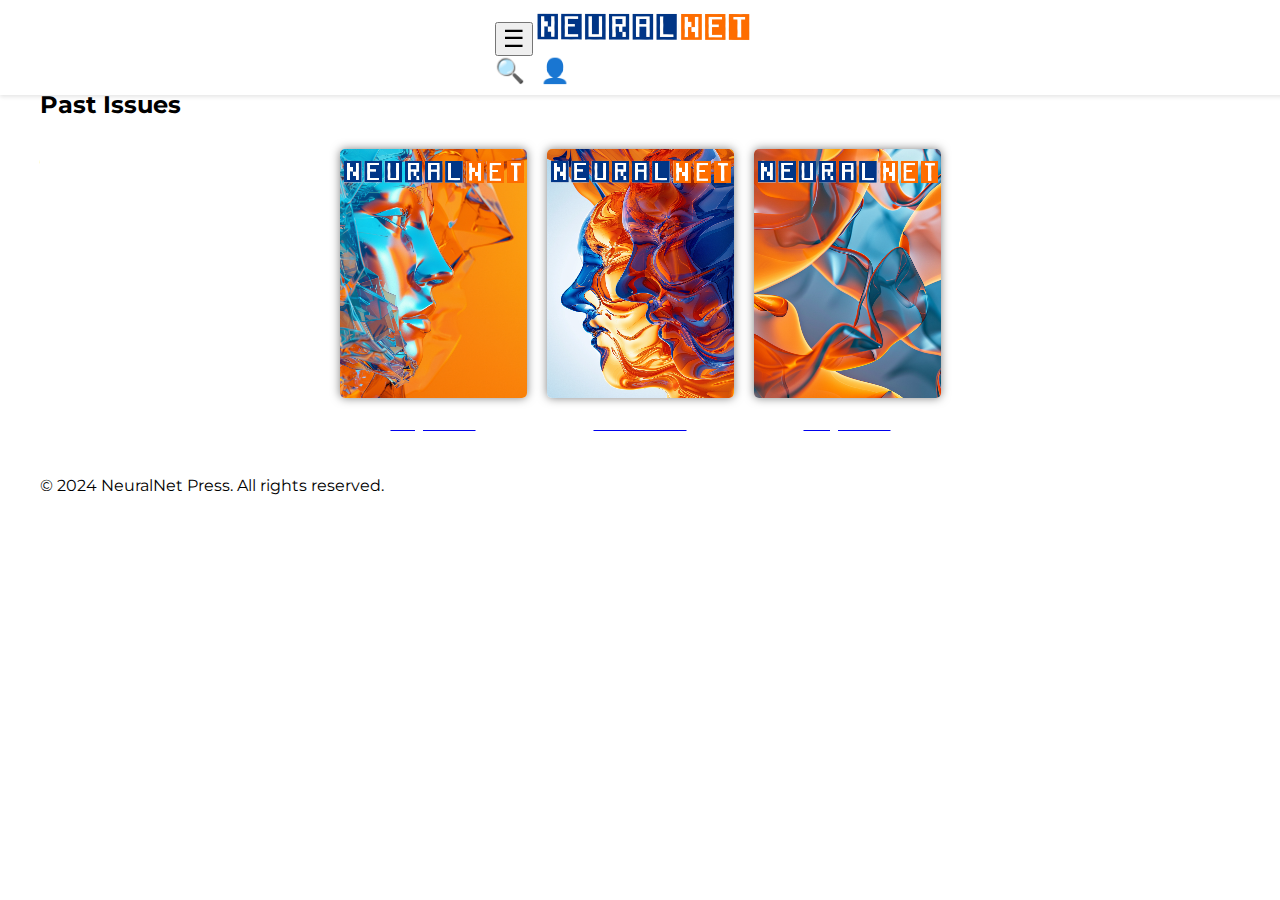
==== issues.html @ ad8a4a99 "Update issues.html" ====
<!DOCTYPE html>
<html lang="en">
<head>
    <meta charset="UTF-8">
    <meta name="viewport" content="width=device-width, initial-scale=1.0">
    <title>Issues - NeuralNet Press</title>
    <link href="https://fonts.googleapis.com/css2?family=Montserrat:wght@400;700&display=swap" rel="stylesheet">
    <link rel="stylesheet" href="styles/styles.css">
    <link rel="stylesheet" href="styles/headers.css">
    <link rel="stylesheet" href="styles/issues.css">
</head>
<body>
    <header class="header">
        <!-- Topbar content will be loaded here dynamically -->
    </header>
    <main>
        <div class="container">
            <h2>Past Issues</h2>
            <div id="issues" class="issues">
                <!-- Issues will be loaded here dynamically -->
            </div>
        </div>
    </main>
    <footer>
        <div class="container">
            <p>&copy; 2024 NeuralNet Press. All rights reserved.</p>
        </div>
    </footer>
    <script src="scripts/topbar.js"></script>
    <script src="scripts/issues.js"></script>
    <script src="scripts/main.js"></script>
</body>
</html>
---- styles/styles.css ----
/* Consolidated CSS from articles.css, headers.css, and issues.css */

/* General Styles */
body {
    font-family: 'Montserrat', sans-serif;
    margin: 0;
    padding: 0;
    box-sizing: border-box;
}

.container {
    max-width: 1200px;
    margin: 0 auto;
    padding: 0 20px;
}

/* Header Styles */
.header {
    display: flex;
    justify-content: space-between;
    align-items: center;
    background-color: white;
    padding: 10px 20px;
    box-shadow: 0 2px 4px rgba(0, 0, 0, 0.1);
    position: fixed;
    width: 100%;
    top: 0;
    z-index: 1000;
}

.logo {
    max-height: 50px;
    width: 65%;
    object-fit: contain;
}

.nav-icons {
    display: flex;
    gap: 15px;
}

.nav-icons a {
    text-decoration: none;
    font-size: 24px;
}

.menu-toggle {
    font-size: 24px;
}

.nav-links {
    display: none;
    flex-direction: column;
    gap: 10px;
    background-color: white;
    position: absolute;
    left: 0;
    top: 60px;
    width: 100%;
    padding: 10px 0;
    box-shadow: 0 2px 4px rgba(0, 0, 0, 0.1);
}

.nav-links.active {
    display: flex;
}

.nav-links a {
    color: #003789;
    text-decoration: none;
    padding: 10px 15px;
    display: block;
}

.nav-links a:hover {
    background-color: #f1f1f1;
}

/* Article Styles */
.article-image,
.header-image {
    width: 100%;
    max-width: 600px;
    height: auto;
    border-radius: 5px;
    box-shadow: 0 0 10px rgba(0, 0, 0, 0.5);
    margin-bottom: 20px;
}

.article-title {
    font-size: 1.5rem;
    font-weight: 700;
    text-align: center;
    margin-bottom: 10px;
    color: #ffcc66;
}

.article-author,
.article-date {
    font-weight: bold;
    text-align: center;
}

.article-author {
    color: #fff;
    margin-bottom: 5px;
}

.article-date {
    color: #ff9900;
    margin-bottom: 20px;
}

.articles {
    display: flex;
    flex-direction: column;
    align-items: center;
    margin-top: 20px;
    background-color: #003789;
    padding: 0;
    border-radius: 5px;
    box-shadow: 0 0 10px rgba(0, 0, 0, 0.5);
}

.article {
    width: calc(100% - 6px);
    max-width: 800px;
    background: #003789;
    color: #fff;
    padding: 20px;
    margin: 0;
    border-radius: 5px;
    box-shadow: 0 0 10px rgba(0, 0, 0, 0.5);
}

.article-content {
    text-align: left;
    padding: 10px;
    line-height: 1.6;
    margin-bottom: 10px;
}

.article-content h2 {
    font-size: 1.25rem;
    font-weight: 600;
    text-align: center;
    margin-top: 20px;
    margin-bottom: 10px;
    color: #ff9900;
}

.read-more {
    display: block;
    margin: 10px auto;
    padding: 10px 20px;
    background-color: #ff9900;
    color: white;
    border: none;
    border-radius: 5px;
    cursor: pointer;
    font-size: 1rem;
    text-align: center;
}

.read-more:hover {
    background-color: #cc7a00;
}

/* Issue Styles */
.issues {
    display: flex;
    flex-wrap: wrap;
    justify-content: center;
}

.issue {
    margin: 10px;
    text-align: center;
}

.issue-thumb {
    width: 100%;
    max-width: 200px;
    height: auto;
    border-radius: 5px;
    box-shadow: 0 0 10px rgba(0, 0, 0, 0.5);
    transition: transform 0.3s, box-shadow 0.3s;
}

.issue-thumb:hover {
    transform: scale(1.05);
    box-shadow: 0 0 15px rgba(255, 153, 0, 0.8);
}

.issue-date {
    margin-top: 10px;
    font-size: 1.1rem;
    color: #fff;
}

/* Additional Styles */
main {
    padding-top: 70px;
}

.container {
    padding: 0 3px;
}
---- styles/headers.css ----
/* headers.css */
.header {
    display: flex;
    justify-content: space-between;
    align-items: center;
    background-color: white;
    padding: 10px 20px;
    box-shadow: 0 2px 4px rgba(0, 0, 0, 0.1);
    position: fixed;
    width: 100%;
    top: 0;
    z-index: 1000;
}

.logo {
    max-height: 50px; /* Adjust as needed */
    max-width: 65%;
}

.nav-icons {
    display: flex;
    gap: 15px;
}

.nav-icons a {
    text-decoration: none;
    font-size: 24px; /* Adjust as needed */
}

.menu-toggle {
    font-size: 24px; /* Adjust as needed */
}

.nav-links {
    display: none;
    flex-direction: column;
    gap: 10px;
}

.nav-links.active {
    display: flex;
    position: absolute;
    top: 60px; /* Adjust based on header height */
    left: 10px;
    background-color: white;
    padding: 10px;
    box-shadow: 0 2px 4px rgba(0, 0, 0, 0.1);
}

.nav-links a {
    color: #003789;
}
---- styles/issues.css ----
/* issues.css */
.issues {
    display: flex;
    flex-wrap: wrap;
    justify-content: center;
}

.issue {
    margin: 10px;
    text-align: center;
}

.issue-thumb {
    width: 100%;
    max-width: 200px;
    height: auto;
    border-radius: 5px;
    box-shadow: 0 0 10px rgba(0, 0, 0, 0.5);
    transition: transform 0.3s, box-shadow 0.3s;
}

.issue-thumb:hover {
    transform: scale(1.05);
    box-shadow: 0 0 15px rgba(255, 153, 0, 0.8);
}

.issue-date {
    margin-top: 10px;
    font-size: 1.1rem;
    color: #fff; /* White color for the date text */
}
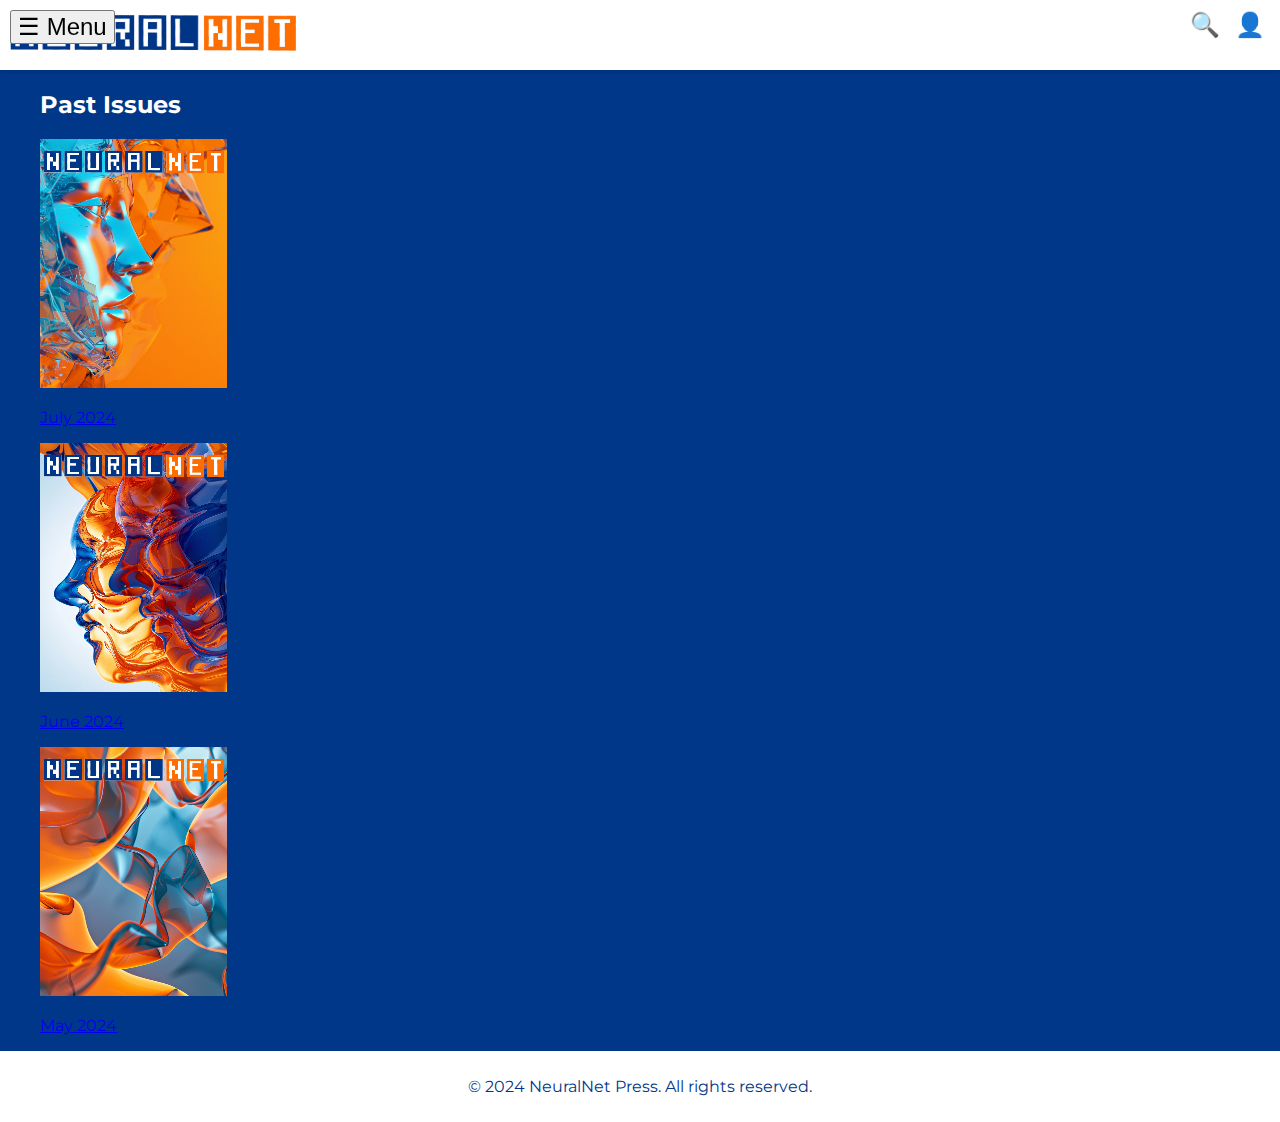
==== commit 89d55d9f: "Update issues.html" ====
--- a/issues.html
+++ b/issues.html
@@ -3,16 +3,13 @@
 <head>
     <meta charset="UTF-8">
     <meta name="viewport" content="width=device-width, initial-scale=1.0">
-    <title>Issues - NeuralNet Press</title>
+    <title>NeuralNet Press - Issues</title>
     <link href="https://fonts.googleapis.com/css2?family=Montserrat:wght@400;700&display=swap" rel="stylesheet">
     <link rel="stylesheet" href="styles/styles.css">
-    <link rel="stylesheet" href="styles/headers.css">
-    <link rel="stylesheet" href="styles/issues.css">
+    <link rel="stylesheet" href="styles/articles.css">
 </head>
 <body>
-    <header class="header">
-        <!-- Topbar content will be loaded here dynamically -->
-    </header>
+    <header id="topbar"></header>
     <main>
         <div class="container">
             <h2>Past Issues</h2>
@@ -26,7 +23,12 @@
             <p>&copy; 2024 NeuralNet Press. All rights reserved.</p>
         </div>
     </footer>
-    <script src="scripts/topbar.js"></script>
+    <script>
+        // Load topbar
+        fetch('topbar.html')
+            .then(response => response.text())
+            .then(data => document.getElementById('topbar').innerHTML = data);
+    </script>
     <script src="scripts/issues.js"></script>
     <script src="scripts/main.js"></script>
 </body>
--- a/styles/styles.css
+++ b/styles/styles.css
@@ -1,208 +1,74 @@
-/* Consolidated CSS from articles.css, headers.css, and issues.css */
-
-/* General Styles */
+/* General styles for the website */
 body {
     font-family: 'Montserrat', sans-serif;
     margin: 0;
     padding: 0;
-    box-sizing: border-box;
+    background-color: #003789;
+    color: #fff;
 }
 
 .container {
     max-width: 1200px;
     margin: 0 auto;
-    padding: 0 20px;
+    padding: 0 15px;
 }
 
-/* Header Styles */
-.header {
-    display: flex;
-    justify-content: space-between;
-    align-items: center;
+.top-bar {
     background-color: white;
-    padding: 10px 20px;
+    padding: 10px 0;
     box-shadow: 0 2px 4px rgba(0, 0, 0, 0.1);
     position: fixed;
     width: 100%;
     top: 0;
     z-index: 1000;
+    display: flex;
+    justify-content: space-between;
+    align-items: center;
 }
 
 .logo {
-    max-height: 50px;
-    width: 65%;
-    object-fit: contain;
+    max-height: 50px; /* Adjust as needed */
+    height: auto;
+    margin: 0 10px; /* Adjust margin to reduce space between logo and dropdown menu */
 }
 
 .nav-icons {
     display: flex;
     gap: 15px;
+    position: absolute;
+    right: 15px;
+    top: 10px;
 }
 
 .nav-icons a {
     text-decoration: none;
-    font-size: 24px;
+    font-size: 24px; /* Adjust as needed */
 }
 
 .menu-toggle {
-    font-size: 24px;
+    font-size: 24px; /* Adjust as needed */
+    position: absolute;
+    left: 10px; /* Reduce space between menu and logo */
+    top: 10px;
 }
 
 .nav-links {
     display: none;
     flex-direction: column;
     gap: 10px;
-    background-color: white;
-    position: absolute;
-    left: 0;
-    top: 60px;
-    width: 100%;
-    padding: 10px 0;
-    box-shadow: 0 2px 4px rgba(0, 0, 0, 0.1);
 }
 
 .nav-links.active {
     display: flex;
 }
 
-.nav-links a {
-    color: #003789;
-    text-decoration: none;
-    padding: 10px 15px;
-    display: block;
+main {
+    padding-top: 70px; /* Adjust this value based on the height of your header */
 }
 
-.nav-links a:hover {
-    background-color: #f1f1f1;
-}
-
-/* Article Styles */
-.article-image,
-.header-image {
-    width: 100%;
-    max-width: 600px;
-    height: auto;
-    border-radius: 5px;
-    box-shadow: 0 0 10px rgba(0, 0, 0, 0.5);
-    margin-bottom: 20px;
-}
-
-.article-title {
-    font-size: 1.5rem;
-    font-weight: 700;
-    text-align: center;
-    margin-bottom: 10px;
-    color: #ffcc66;
-}
-
-.article-author,
-.article-date {
-    font-weight: bold;
+footer {
+    background-color: white; /* Set footer background to white */
+    color: #003789; /* Adjust text color if needed */
+    padding: 10px 0;
     text-align: center;
 }
-
-.article-author {
-    color: #fff;
-    margin-bottom: 5px;
-}
-
-.article-date {
-    color: #ff9900;
-    margin-bottom: 20px;
-}
-
-.articles {
-    display: flex;
-    flex-direction: column;
-    align-items: center;
-    margin-top: 20px;
-    background-color: #003789;
-    padding: 0;
-    border-radius: 5px;
-    box-shadow: 0 0 10px rgba(0, 0, 0, 0.5);
-}
-
-.article {
-    width: calc(100% - 6px);
-    max-width: 800px;
-    background: #003789;
-    color: #fff;
-    padding: 20px;
-    margin: 0;
-    border-radius: 5px;
-    box-shadow: 0 0 10px rgba(0, 0, 0, 0.5);
-}
-
-.article-content {
-    text-align: left;
-    padding: 10px;
-    line-height: 1.6;
-    margin-bottom: 10px;
-}
-
-.article-content h2 {
-    font-size: 1.25rem;
-    font-weight: 600;
-    text-align: center;
-    margin-top: 20px;
-    margin-bottom: 10px;
-    color: #ff9900;
-}
-
-.read-more {
-    display: block;
-    margin: 10px auto;
-    padding: 10px 20px;
-    background-color: #ff9900;
-    color: white;
-    border: none;
-    border-radius: 5px;
-    cursor: pointer;
-    font-size: 1rem;
-    text-align: center;
-}
-
-.read-more:hover {
-    background-color: #cc7a00;
-}
-
-/* Issue Styles */
-.issues {
-    display: flex;
-    flex-wrap: wrap;
-    justify-content: center;
-}
-
-.issue {
-    margin: 10px;
-    text-align: center;
-}
-
-.issue-thumb {
-    width: 100%;
-    max-width: 200px;
-    height: auto;
-    border-radius: 5px;
-    box-shadow: 0 0 10px rgba(0, 0, 0, 0.5);
-    transition: transform 0.3s, box-shadow 0.3s;
-}
-
-.issue-thumb:hover {
-    transform: scale(1.05);
-    box-shadow: 0 0 15px rgba(255, 153, 0, 0.8);
-}
-
-.issue-date {
-    margin-top: 10px;
-    font-size: 1.1rem;
-    color: #fff;
-}
-
-/* Additional Styles */
-main {
-    padding-top: 70px;
-}
-
-.container {
-    padding: 0 3px;
-}
--- a/styles/articles.css
+++ b/styles/articles.css
@@ -0,0 +1,114 @@
+/* articles.css */
+.article-image {
+    width: 100%;
+    max-width: 600px;
+    height: auto;
+    border-radius: 5px;
+    box-shadow: 0 0 10px rgba(0, 0, 0, 0.5);
+    margin-bottom: 20px;
+}
+
+.header-image {
+    width: 100%;
+    max-width: 100%;
+    height: auto;
+    display: block;
+    margin: 0 auto;
+}
+
+.article-title {
+    font-size: 1.5rem; /* Main heading size */
+    font-weight: 700;
+    text-align: center;
+    margin-bottom: 10px;
+    color: #ffcc66; /* Light yellow color for the title */
+}
+
+.article-author {
+    font-style: normal; /* Not italic */
+    font-weight: bold; /* Bold */
+    color: #fff; /* White color for author name */
+    margin-bottom: 5px;
+    text-align: center;
+}
+
+.article-date {
+    font-style: normal; /* Not italic */
+    font-weight: bold; /* Bold */
+    color: #ff9900; /* Light orange color for the date */
+    margin-bottom: 20px;
+    text-align: center;
+}
+
+.articles {
+    display: flex;
+    flex-direction: column;
+    align-items: center;
+    margin-top: 20px;
+    background-color: #003789; /* Blue background to match the larger background area */
+    padding: 0; /* Remove padding */
+    border-radius: 5px;
+    box-shadow: 0 0 10px rgba(0, 0, 0, 0.5);
+}
+
+.article {
+    width: calc(100% - 6px); /* Adjusting width to fit the visible space */
+    max-width: 800px; /* Ensure it takes full width */
+    background: #003789; /* Match the background color */
+    color: #fff; /* White color for text in articles */
+    padding: 20px; /* Adjust padding for better spacing */
+    margin: 0; /* Remove all margins */
+    border-radius: 5px;
+    box-shadow: 0 0 10px rgba(0, 0, 0, 0.5);
+}
+
+.article-content {
+    text-align: left;
+    padding: 10px; /* Adding padding to prevent text from touching the edges */
+    line-height: 1.6; /* Adjust line spacing */
+    margin-bottom: 10px; /* Reduce space between paragraphs */
+}
+
+/* Subheading Style */
+.article-content h2 {
+    font-size: 1.25rem; /* Subheading size, smaller than main heading */
+    font-weight: 600;
+    text-align: center;
+    margin-top: 20px;
+    margin-bottom: 10px;
+    color: #ff9900; /* Light orange color for subheadings */
+}
+
+/* Reducing the margins around the article container */
+.articles {
+    margin: 0; /* No outer margin */
+    padding: 0; /* No padding */
+}
+
+/* Additional styles for the container */
+.container {
+    padding: 0 3px; /* Narrow padding for the container */
+}
+
+/* Adding top padding to the main content to avoid being obscured by the header */
+main {
+    padding-top: 70px; /* Adjust this value based on the height of your header */
+}
+
+/* Read More Button */
+.read-more {
+    display: block;
+    margin: 10px auto;
+    padding: 10px 20px;
+    background-color: #ff9900;
+    color: white;
+    border: none;
+    border-radius: 5px;
+    cursor: pointer;
+    font-size: 1rem;
+    text-align: center;
+}
+
+.read-more:hover {
+    background-color: #cc7a00;
+}
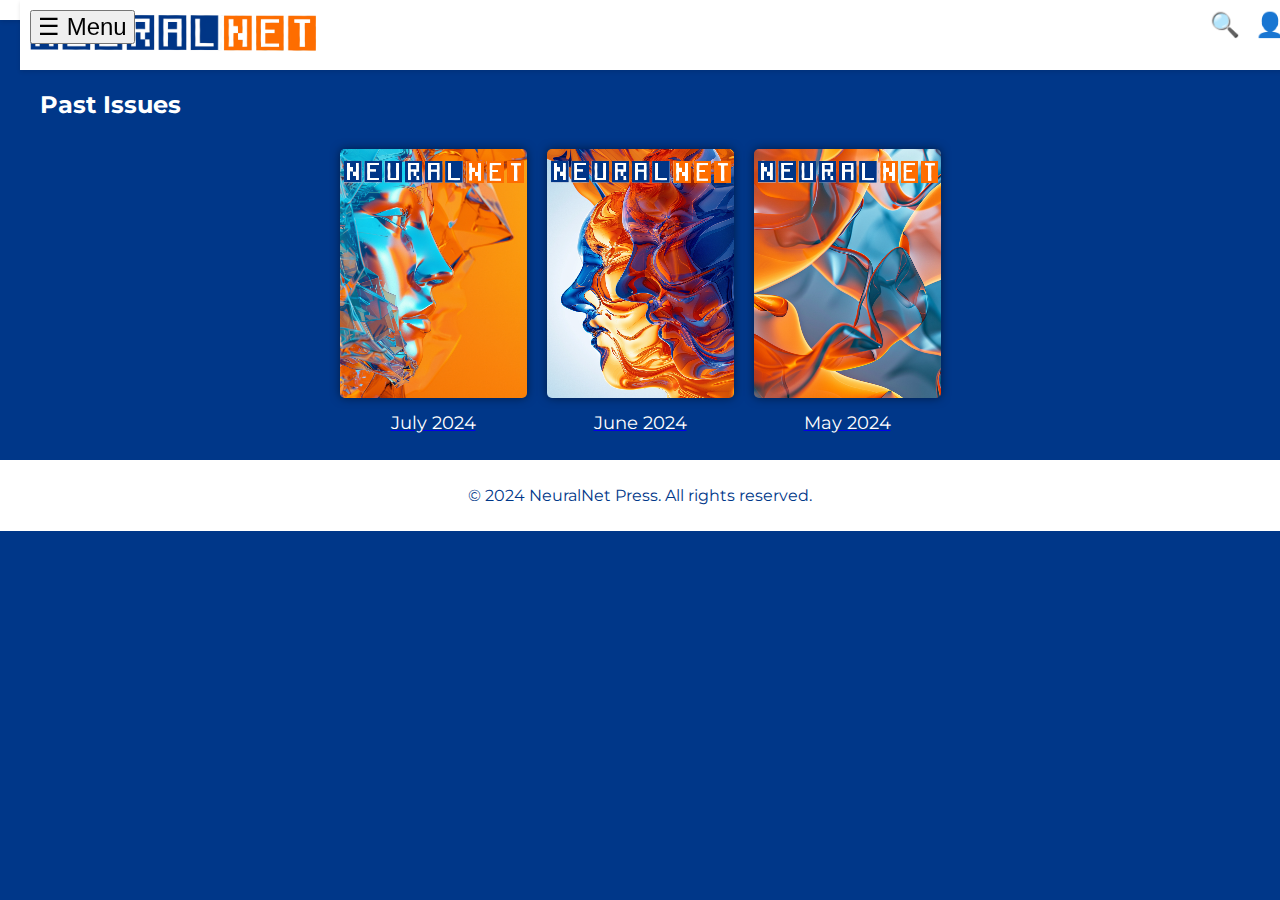
==== commit 204e1817: "Update issues.html" ====
--- a/issues.html
+++ b/issues.html
@@ -3,13 +3,16 @@
 <head>
     <meta charset="UTF-8">
     <meta name="viewport" content="width=device-width, initial-scale=1.0">
-    <title>NeuralNet Press - Issues</title>
+    <title>Issues - NeuralNet Press</title>
     <link href="https://fonts.googleapis.com/css2?family=Montserrat:wght@400;700&display=swap" rel="stylesheet">
     <link rel="stylesheet" href="styles/styles.css">
-    <link rel="stylesheet" href="styles/articles.css">
+    <link rel="stylesheet" href="styles/headers.css">
+    <link rel="stylesheet" href="styles/issues.css">
 </head>
 <body>
-    <header id="topbar"></header>
+    <header class="header">
+        <!-- Topbar content will be loaded here dynamically -->
+    </header>
     <main>
         <div class="container">
             <h2>Past Issues</h2>
@@ -23,12 +26,7 @@
             <p>&copy; 2024 NeuralNet Press. All rights reserved.</p>
         </div>
     </footer>
-    <script>
-        // Load topbar
-        fetch('topbar.html')
-            .then(response => response.text())
-            .then(data => document.getElementById('topbar').innerHTML = data);
-    </script>
+    <script src="scripts/topbar.js"></script>
     <script src="scripts/issues.js"></script>
     <script src="scripts/main.js"></script>
 </body>
--- a/styles/headers.css
+++ b/styles/headers.css
@@ -0,0 +1,52 @@
+/* headers.css */
+.header {
+    display: flex;
+    justify-content: space-between;
+    align-items: center;
+    background-color: white;
+    padding: 10px 20px;
+    box-shadow: 0 2px 4px rgba(0, 0, 0, 0.1);
+    position: fixed;
+    width: 100%;
+    top: 0;
+    z-index: 1000;
+}
+
+.logo {
+    max-height: 50px; /* Adjust as needed */
+    max-width: 65%;
+}
+
+.nav-icons {
+    display: flex;
+    gap: 15px;
+}
+
+.nav-icons a {
+    text-decoration: none;
+    font-size: 24px; /* Adjust as needed */
+}
+
+.menu-toggle {
+    font-size: 24px; /* Adjust as needed */
+}
+
+.nav-links {
+    display: none;
+    flex-direction: column;
+    gap: 10px;
+}
+
+.nav-links.active {
+    display: flex;
+    position: absolute;
+    top: 60px; /* Adjust based on header height */
+    left: 10px;
+    background-color: white;
+    padding: 10px;
+    box-shadow: 0 2px 4px rgba(0, 0, 0, 0.1);
+}
+
+.nav-links a {
+    color: #003789;
+}
--- a/styles/issues.css
+++ b/styles/issues.css
@@ -0,0 +1,31 @@
+/* issues.css */
+.issues {
+    display: flex;
+    flex-wrap: wrap;
+    justify-content: center;
+}
+
+.issue {
+    margin: 10px;
+    text-align: center;
+}
+
+.issue-thumb {
+    width: 100%;
+    max-width: 200px;
+    height: auto;
+    border-radius: 5px;
+    box-shadow: 0 0 10px rgba(0, 0, 0, 0.5);
+    transition: transform 0.3s, box-shadow 0.3s;
+}
+
+.issue-thumb:hover {
+    transform: scale(1.05);
+    box-shadow: 0 0 15px rgba(255, 153, 0, 0.8);
+}
+
+.issue-date {
+    margin-top: 10px;
+    font-size: 1.1rem;
+    color: #fff; /* White color for the date text */
+}
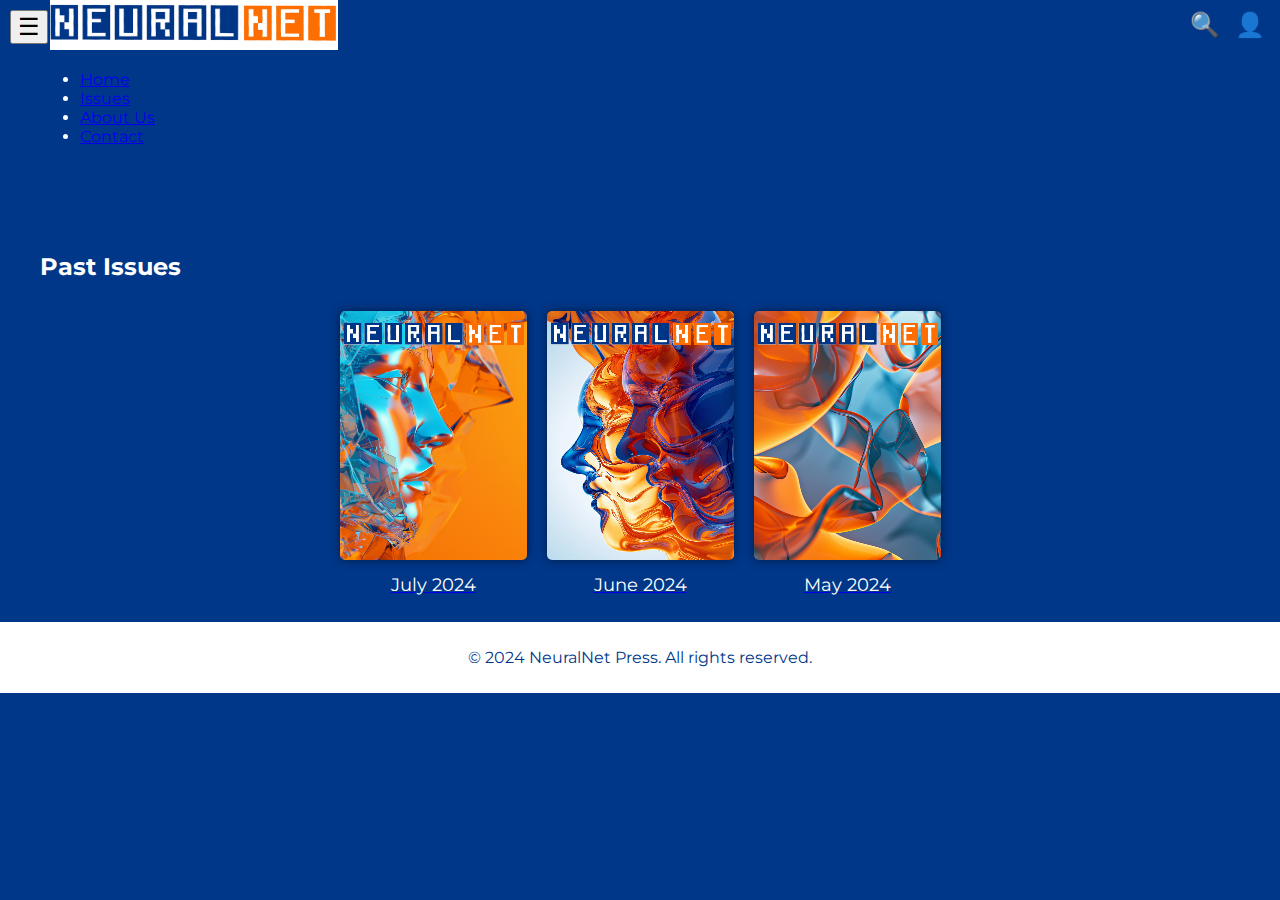
==== commit 2918059e: "Add files via upload" ====
--- a/issues.html
+++ b/issues.html
@@ -5,13 +5,29 @@
     <meta name="viewport" content="width=device-width, initial-scale=1.0">
     <title>Issues - NeuralNet Press</title>
     <link href="https://fonts.googleapis.com/css2?family=Montserrat:wght@400;700&display=swap" rel="stylesheet">
+    <link rel="stylesheet" href="styles/headers.css">
     <link rel="stylesheet" href="styles/styles.css">
-    <link rel="stylesheet" href="styles/headers.css">
     <link rel="stylesheet" href="styles/issues.css">
+
 </head>
 <body>
-    <header class="header">
-        <!-- Topbar content will be loaded here dynamically -->
+    <header>
+        <div class="container">
+            <button class="menu-toggle" id="menu-toggle">☰</button>
+            <img src="images/nnlogo.png" alt="NeuralNet Press Logo" class="logo">
+            <div class="nav-icons">
+                <a href="#"><span class="magnifying-glass">🔍</span></a>
+                <a href="#"><span class="profile-icon">👤</span></a>
+            </div>
+            <nav>
+                <ul id="nav-links">
+                    <li><a href="index.html">Home</a></li>
+                    <li><a href="issues.html">Issues</a></li>
+                    <li><a href="#about">About Us</a></li>
+                    <li><a href="#contact">Contact</a></li>
+                </ul>
+            </nav>
+        </div>
     </header>
     <main>
         <div class="container">
@@ -26,7 +42,6 @@
             <p>&copy; 2024 NeuralNet Press. All rights reserved.</p>
         </div>
     </footer>
-    <script src="scripts/topbar.js"></script>
     <script src="scripts/issues.js"></script>
     <script src="scripts/main.js"></script>
 </body>
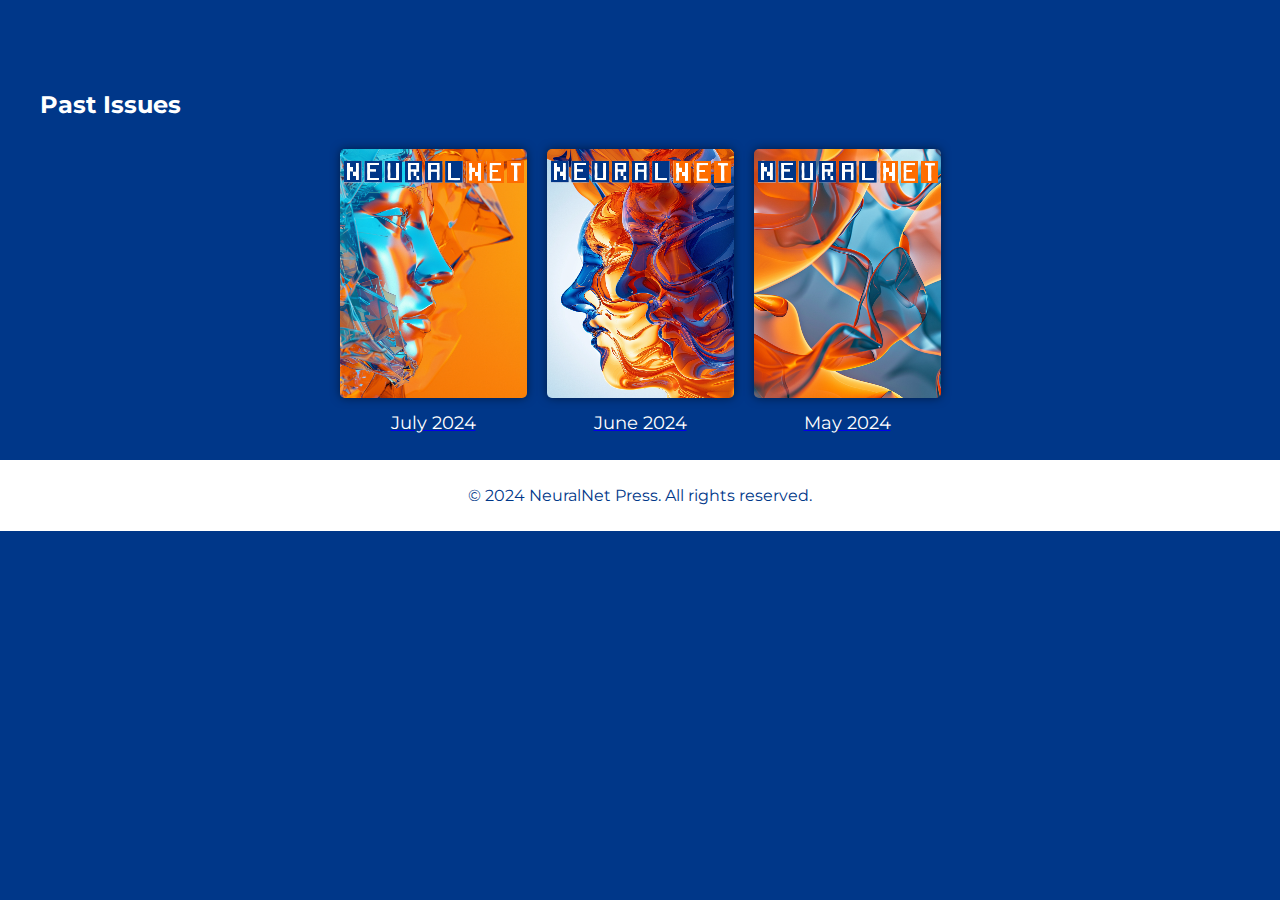
==== commit 274a5d00: "Update issues.html" ====
--- a/issues.html
+++ b/issues.html
@@ -8,27 +8,9 @@
     <link rel="stylesheet" href="styles/headers.css">
     <link rel="stylesheet" href="styles/styles.css">
     <link rel="stylesheet" href="styles/issues.css">
-
 </head>
 <body>
-    <header>
-        <div class="container">
-            <button class="menu-toggle" id="menu-toggle">☰</button>
-            <img src="images/nnlogo.png" alt="NeuralNet Press Logo" class="logo">
-            <div class="nav-icons">
-                <a href="#"><span class="magnifying-glass">🔍</span></a>
-                <a href="#"><span class="profile-icon">👤</span></a>
-            </div>
-            <nav>
-                <ul id="nav-links">
-                    <li><a href="index.html">Home</a></li>
-                    <li><a href="issues.html">Issues</a></li>
-                    <li><a href="#about">About Us</a></li>
-                    <li><a href="#contact">Contact</a></li>
-                </ul>
-            </nav>
-        </div>
-    </header>
+    <div id="topbar-placeholder"></div>
     <main>
         <div class="container">
             <h2>Past Issues</h2>
@@ -44,5 +26,6 @@
     </footer>
     <script src="scripts/issues.js"></script>
     <script src="scripts/main.js"></script>
+    <script src="scripts/loadTopbar.js"></script>
 </body>
 </html>
--- a/styles/headers.css
+++ b/styles/headers.css
@@ -14,7 +14,8 @@
 
 .logo {
     max-height: 50px; /* Adjust as needed */
-    max-width: 65%;
+    width: 65%; /* Adjust percentage for better fit */
+    object-fit: contain; /* Maintain aspect ratio */
 }
 
 .nav-icons {
@@ -35,18 +36,26 @@
     display: none;
     flex-direction: column;
     gap: 10px;
+    background-color: white; /* Ensure background color for dropdown */
+    position: absolute;
+    left: 0;
+    top: 60px; /* Adjust based on header height */
+    width: 100%; /* Full width dropdown */
+    padding: 10px 0;
+    box-shadow: 0 2px 4px rgba(0, 0, 0, 0.1);
 }
 
 .nav-links.active {
     display: flex;
-    position: absolute;
-    top: 60px; /* Adjust based on header height */
-    left: 10px;
-    background-color: white;
-    padding: 10px;
-    box-shadow: 0 2px 4px rgba(0, 0, 0, 0.1);
 }
 
 .nav-links a {
-    color: #003789;
+    color: #003789; /* Blue text color */
+    text-decoration: none;
+    padding: 10px 15px;
+    display: block;
 }
+
+.nav-links a:hover {
+    background-color: #f1f1f1; /* Light gray on hover */
+}
--- a/styles/styles.css
+++ b/styles/styles.css
@@ -13,7 +13,13 @@
     padding: 0 15px;
 }
 
-.top-bar {
+header .container {
+    display: flex;
+    justify-content: space-between;
+    align-items: center;
+}
+
+.header {
     background-color: white;
     padding: 10px 0;
     box-shadow: 0 2px 4px rgba(0, 0, 0, 0.1);
@@ -21,15 +27,13 @@
     width: 100%;
     top: 0;
     z-index: 1000;
-    display: flex;
-    justify-content: space-between;
-    align-items: center;
 }
 
 .logo {
     max-height: 50px; /* Adjust as needed */
-    height: auto;
+    width: 65%; /* Adjust percentage for better fit */
     margin: 0 10px; /* Adjust margin to reduce space between logo and dropdown menu */
+    object-fit: contain; /* Maintain aspect ratio */
 }
 
 .nav-icons {
@@ -56,10 +60,28 @@
     display: none;
     flex-direction: column;
     gap: 10px;
+    background-color: white; /* Ensure background color for dropdown */
+    position: absolute;
+    left: 0;
+    top: 60px; /* Adjust based on header height */
+    width: 100%; /* Full width dropdown */
+    padding: 10px 0;
+    box-shadow: 0 2px 4px rgba(0, 0, 0, 0.1);
 }
 
 .nav-links.active {
     display: flex;
+}
+
+.nav-links a {
+    color: #003789; /* Blue text color */
+    text-decoration: none;
+    padding: 10px 15px;
+    display: block;
+}
+
+.nav-links a:hover {
+    background-color: #f1f1f1; /* Light gray on hover */
 }
 
 main {
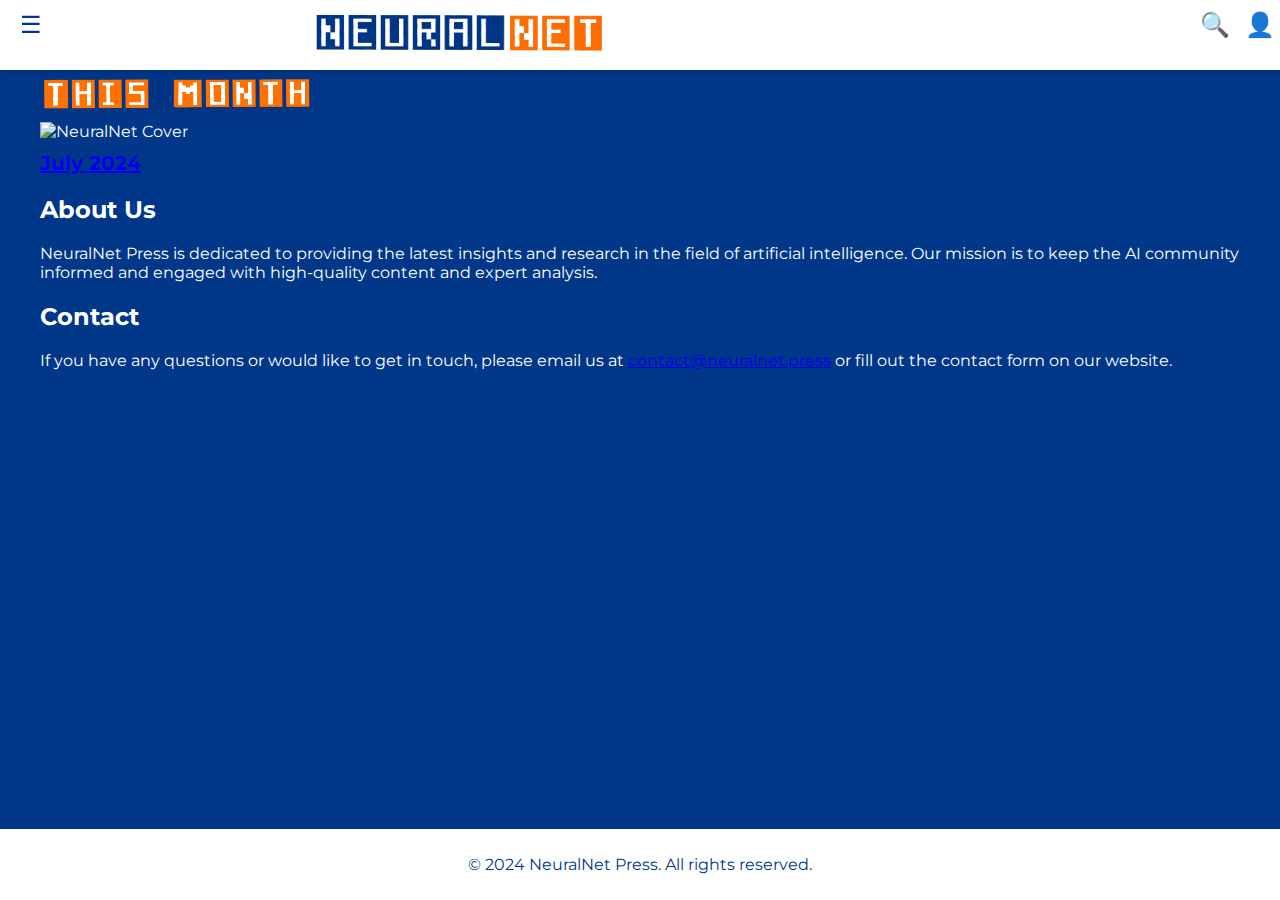
==== commit d7ccec1e: "Update issues.html" ====
--- a/issues.html
+++ b/issues.html
@@ -3,20 +3,37 @@
 <head>
     <meta charset="UTF-8">
     <meta name="viewport" content="width=device-width, initial-scale=1.0">
-    <title>Issues - NeuralNet Press</title>
+    <title>NeuralNet Press - Home</title>
     <link href="https://fonts.googleapis.com/css2?family=Montserrat:wght@400;700&display=swap" rel="stylesheet">
     <link rel="stylesheet" href="styles/headers.css">
     <link rel="stylesheet" href="styles/styles.css">
-    <link rel="stylesheet" href="styles/issues.css">
 </head>
 <body>
     <div id="topbar-placeholder"></div>
     <main>
         <div class="container">
-            <h2>Past Issues</h2>
-            <div id="issues" class="issues">
-                <!-- Issues will be loaded here dynamically -->
+            <!-- Adding 'This Month' Heading -->
+            <img src="images/thismonth.png" alt="This Month" class="this-month-heading">
+
+            <!-- Issue Cover -->
+            <div class="issue-cover">
+                <img src="images/neuralnet_cover.jpg" alt="NeuralNet Cover" class="header-image">
+                <div class="issue-date">
+                    <a href="https://aurelius-in.github.io/neuralnet.press/issues.html#july-2024" class="bold-white">July 2024</a>
+                </div>
             </div>
+
+            <!-- About Us Section -->
+            <section id="about">
+                <h2>About Us</h2>
+                <p>NeuralNet Press is dedicated to providing the latest insights and research in the field of artificial intelligence. Our mission is to keep the AI community informed and engaged with high-quality content and expert analysis.</p>
+            </section>
+
+            <!-- Contact Section -->
+            <section id="contact">
+                <h2>Contact</h2>
+                <p>If you have any questions or would like to get in touch, please email us at <a href="mailto:contact@neuralnet.press">contact@neuralnet.press</a> or fill out the contact form on our website.</p>
+            </section>
         </div>
     </main>
     <footer>
@@ -24,8 +41,6 @@
             <p>&copy; 2024 NeuralNet Press. All rights reserved.</p>
         </div>
     </footer>
-    <script src="scripts/issues.js"></script>
-    <script src="scripts/main.js"></script>
     <script src="scripts/loadTopbar.js"></script>
 </body>
 </html>
--- a/styles/headers.css
+++ b/styles/headers.css
@@ -1,61 +1,76 @@
 /* headers.css */
-.header {
-    display: flex;
-    justify-content: space-between;
-    align-items: center;
+header {
     background-color: white;
-    padding: 10px 20px;
+    padding: 10px 0;
     box-shadow: 0 2px 4px rgba(0, 0, 0, 0.1);
     position: fixed;
     width: 100%;
     top: 0;
     z-index: 1000;
+    display: flex;
+    align-items: center;
+    justify-content: space-between;
+    padding-left: 20px; /* Adjust padding on left edge */
+    padding-right: 20px; /* Adjust padding on right edge */
 }
 
 .logo {
-    max-height: 50px; /* Adjust as needed */
-    width: 65%; /* Adjust percentage for better fit */
-    object-fit: contain; /* Maintain aspect ratio */
+    max-height: 50px;
+    object-fit: contain;
+    margin-left: 30px; /* Increase margin to the left */
+}
+
+.menu-toggle {
+    background: none;
+    border: none;
+    font-size: 24px;
+    cursor: pointer;
+    color: #003789; /* Match the main color theme */
+    margin-right: 10px; /* Adjust margin to prevent overlap */
+    padding-left: 10px; /* Add padding to the left */
 }
 
 .nav-icons {
     display: flex;
     gap: 15px;
+    margin-right: 30px; /* Add margin to the right edge */
 }
 
 .nav-icons a {
     text-decoration: none;
-    font-size: 24px; /* Adjust as needed */
-}
-
-.menu-toggle {
-    font-size: 24px; /* Adjust as needed */
+    font-size: 24px;
+    color: #003789; /* Match the main color theme */
 }
 
 .nav-links {
     display: none;
     flex-direction: column;
-    gap: 10px;
-    background-color: white; /* Ensure background color for dropdown */
     position: absolute;
-    left: 0;
     top: 60px; /* Adjust based on header height */
-    width: 100%; /* Full width dropdown */
-    padding: 10px 0;
+    right: 10px;
+    background-color: rgba(255, 255, 255, 0.5); /* More transparent background */
+    width: auto; /* Reduce the width */
     box-shadow: 0 2px 4px rgba(0, 0, 0, 0.1);
+    padding: 5px 10px; /* Adjust padding */
+    border-radius: 5px; /* Add border radius for a cleaner look */
 }
 
 .nav-links.active {
     display: flex;
 }
 
+.nav-links li {
+    list-style: none;
+    padding: 2px 0; /* Reduce padding between links */
+}
+
 .nav-links a {
-    color: #003789; /* Blue text color */
     text-decoration: none;
-    padding: 10px 15px;
-    display: block;
+    color: #003789;
+    font-size: 14px; /* Smaller text size */
+    font-weight: bold; /* Bold text */
 }
 
 .nav-links a:hover {
-    background-color: #f1f1f1; /* Light gray on hover */
+    background-color: rgba(0, 0, 0, 0.05); /* Slight hover effect */
 }
--- a/styles/styles.css
+++ b/styles/styles.css
@@ -5,12 +5,16 @@
     padding: 0;
     background-color: #003789;
     color: #fff;
+    display: flex;
+    flex-direction: column;
+    min-height: 100vh;
 }
 
 .container {
     max-width: 1200px;
     margin: 0 auto;
     padding: 0 15px;
+    flex: 1; /* Ensures the container takes up remaining space */
 }
 
 header .container {
@@ -86,6 +90,7 @@
 
 main {
     padding-top: 70px; /* Adjust this value based on the height of your header */
+    flex: 1; /* Ensures the main content takes up remaining space */
 }
 
 footer {
@@ -93,4 +98,33 @@
     color: #003789; /* Adjust text color if needed */
     padding: 10px 0;
     text-align: center;
+    margin-top: auto; /* Push the footer to the bottom */
 }
+
+.issue-date {
+    color: #fff; /* White color for issue date links */
+    font-weight: bold; /* Make text bold */
+    text-decoration: none; /* Remove underline */
+    font-size: 1.25rem; /* Adjust font size */
+    display: block;
+    margin-top: 10px; /* Add some spacing above */
+}
+
+.issue-thumb {
+    text-align: center;
+    margin-top: 20px;
+}
+
+.issue-thumb img {
+    max-width: 100%;
+    height: auto;
+    display: block;
+    margin: 0 auto 10px auto;
+}
+
+.this-month-header img {
+    display: block;
+    margin: 20px auto; /* Center the image with some margin */
+    max-width: 100%; /* Make sure it fits within the container */
+    height: auto; /* Maintain aspect ratio */
+}
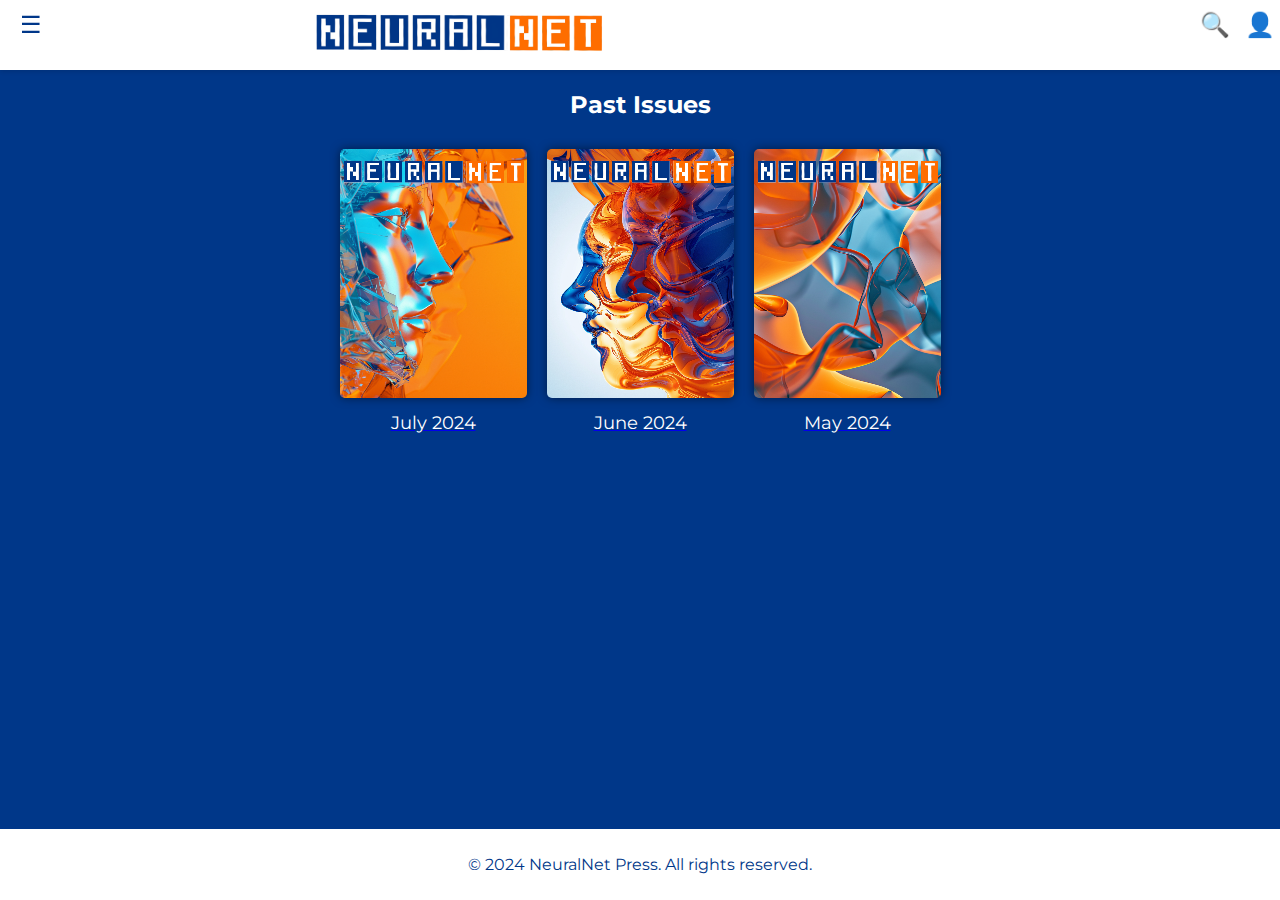
==== commit 95252885: "Update issues.html" ====
--- a/issues.html
+++ b/issues.html
@@ -3,37 +3,20 @@
 <head>
     <meta charset="UTF-8">
     <meta name="viewport" content="width=device-width, initial-scale=1.0">
-    <title>NeuralNet Press - Home</title>
+    <title>Issues - NeuralNet Press</title>
     <link href="https://fonts.googleapis.com/css2?family=Montserrat:wght@400;700&display=swap" rel="stylesheet">
     <link rel="stylesheet" href="styles/headers.css">
     <link rel="stylesheet" href="styles/styles.css">
+    <link rel="stylesheet" href="styles/issues.css">
 </head>
 <body>
     <div id="topbar-placeholder"></div>
     <main>
         <div class="container">
-            <!-- Adding 'This Month' Heading -->
-            <img src="images/thismonth.png" alt="This Month" class="this-month-heading">
-
-            <!-- Issue Cover -->
-            <div class="issue-cover">
-                <img src="images/neuralnet_cover.jpg" alt="NeuralNet Cover" class="header-image">
-                <div class="issue-date">
-                    <a href="https://aurelius-in.github.io/neuralnet.press/issues.html#july-2024" class="bold-white">July 2024</a>
-                </div>
+            <h2>Past Issues</h2>
+            <div id="issues" class="issues">
+                <!-- Issues will be loaded here dynamically -->
             </div>
-
-            <!-- About Us Section -->
-            <section id="about">
-                <h2>About Us</h2>
-                <p>NeuralNet Press is dedicated to providing the latest insights and research in the field of artificial intelligence. Our mission is to keep the AI community informed and engaged with high-quality content and expert analysis.</p>
-            </section>
-
-            <!-- Contact Section -->
-            <section id="contact">
-                <h2>Contact</h2>
-                <p>If you have any questions or would like to get in touch, please email us at <a href="mailto:contact@neuralnet.press">contact@neuralnet.press</a> or fill out the contact form on our website.</p>
-            </section>
         </div>
     </main>
     <footer>
@@ -41,6 +24,8 @@
             <p>&copy; 2024 NeuralNet Press. All rights reserved.</p>
         </div>
     </footer>
+    <script src="scripts/issues.js"></script>
+    <script src="scripts/main.js"></script>
     <script src="scripts/loadTopbar.js"></script>
 </body>
 </html>
--- a/styles/styles.css
+++ b/styles/styles.css
@@ -15,6 +15,7 @@
     margin: 0 auto;
     padding: 0 15px;
     flex: 1; /* Ensures the container takes up remaining space */
+    text-align: center; /* Center all content inside the container */
 }
 
 header .container {
@@ -101,30 +102,23 @@
     margin-top: auto; /* Push the footer to the bottom */
 }
 
-.issue-date {
+.issue-date a {
     color: #fff; /* White color for issue date links */
     font-weight: bold; /* Make text bold */
     text-decoration: none; /* Remove underline */
-    font-size: 1.25rem; /* Adjust font size */
-    display: block;
-    margin-top: 10px; /* Add some spacing above */
 }
 
-.issue-thumb {
-    text-align: center;
-    margin-top: 20px;
+.bold-white {
+    color: #fff;
+    font-weight: bold;
+    text-decoration: none;
 }
 
-.issue-thumb img {
+/* Styles for the 'This Month' heading */
+.this-month-heading {
+    width: 100%;
     max-width: 100%;
     height: auto;
     display: block;
-    margin: 0 auto 10px auto;
+    margin: 20px auto; /* Center the image with some margin */
 }
-
-.this-month-header img {
-    display: block;
-    margin: 20px auto; /* Center the image with some margin */
-    max-width: 100%; /* Make sure it fits within the container */
-    height: auto; /* Maintain aspect ratio */
-}
--- a/styles/issues.css
+++ b/styles/issues.css
@@ -0,0 +1,31 @@
+/* issues.css */
+.issues {
+    display: flex;
+    flex-wrap: wrap;
+    justify-content: center;
+}
+
+.issue {
+    margin: 10px;
+    text-align: center;
+}
+
+.issue-thumb {
+    width: 100%;
+    max-width: 200px;
+    height: auto;
+    border-radius: 5px;
+    box-shadow: 0 0 10px rgba(0, 0, 0, 0.5);
+    transition: transform 0.3s, box-shadow 0.3s;
+}
+
+.issue-thumb:hover {
+    transform: scale(1.05);
+    box-shadow: 0 0 15px rgba(255, 153, 0, 0.8);
+}
+
+.issue-date {
+    margin-top: 10px;
+    font-size: 1.1rem;
+    color: #fff; /* White color for the date text */
+}
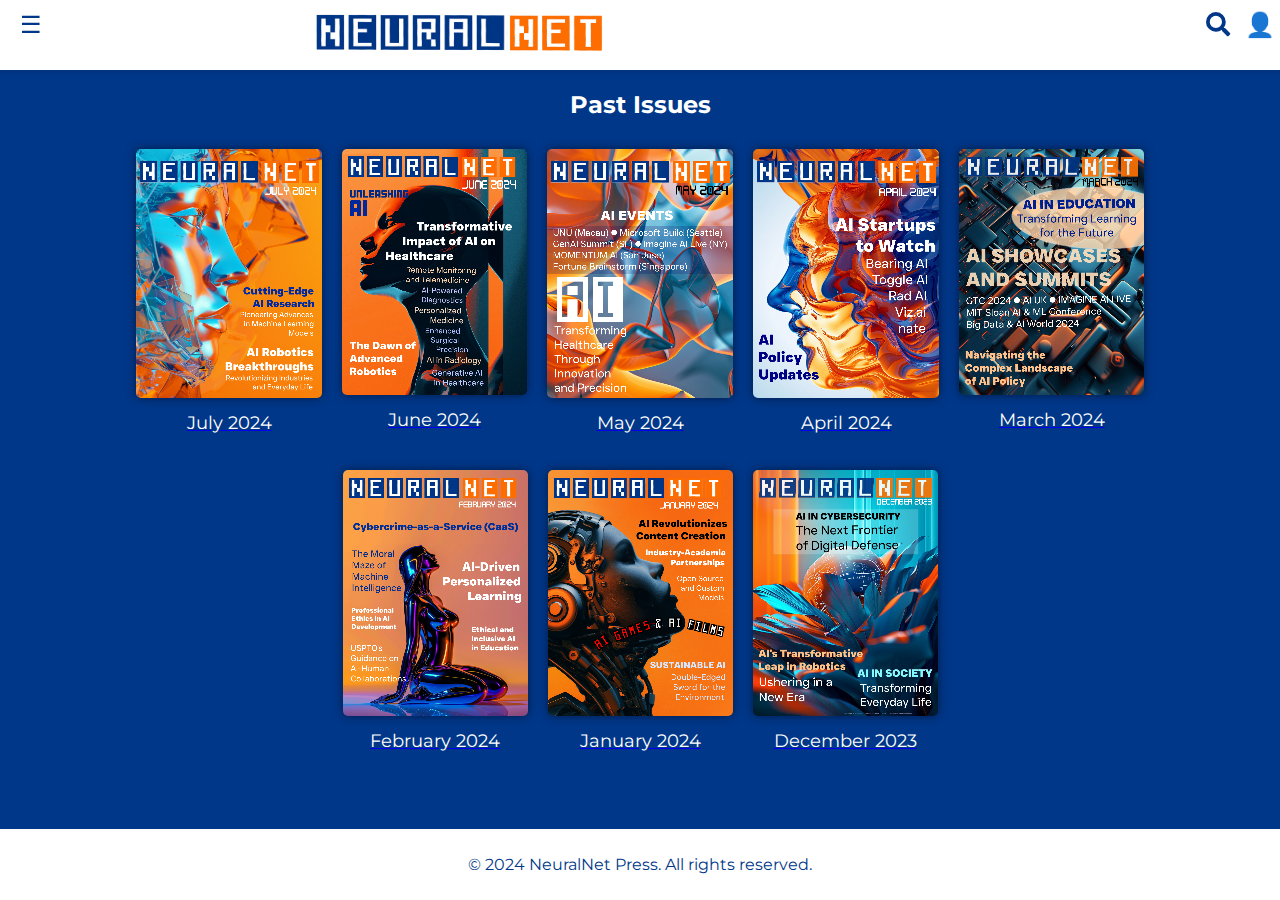
==== commit d836d23b: "Update issues.html" ====
--- a/issues.html
+++ b/issues.html
@@ -8,6 +8,8 @@
     <link rel="stylesheet" href="styles/headers.css">
     <link rel="stylesheet" href="styles/styles.css">
     <link rel="stylesheet" href="styles/issues.css">
+    <link rel="stylesheet" href="https://cdnjs.cloudflare.com/ajax/libs/font-awesome/5.15.4/css/all.min.css">
+
 </head>
 <body>
     <div id="topbar-placeholder"></div>
--- a/styles/styles.css
+++ b/styles/styles.css
@@ -122,3 +122,12 @@
     display: block;
     margin: 20px auto; /* Center the image with some margin */
 }
+
+/* Updated header-image class to make it fit the screen */
+.header-image {
+    width: 100%;
+    height: auto;
+    display: block;
+    margin: 0 auto;
+    object-fit: cover; /* Ensures the image covers the container */
+}
